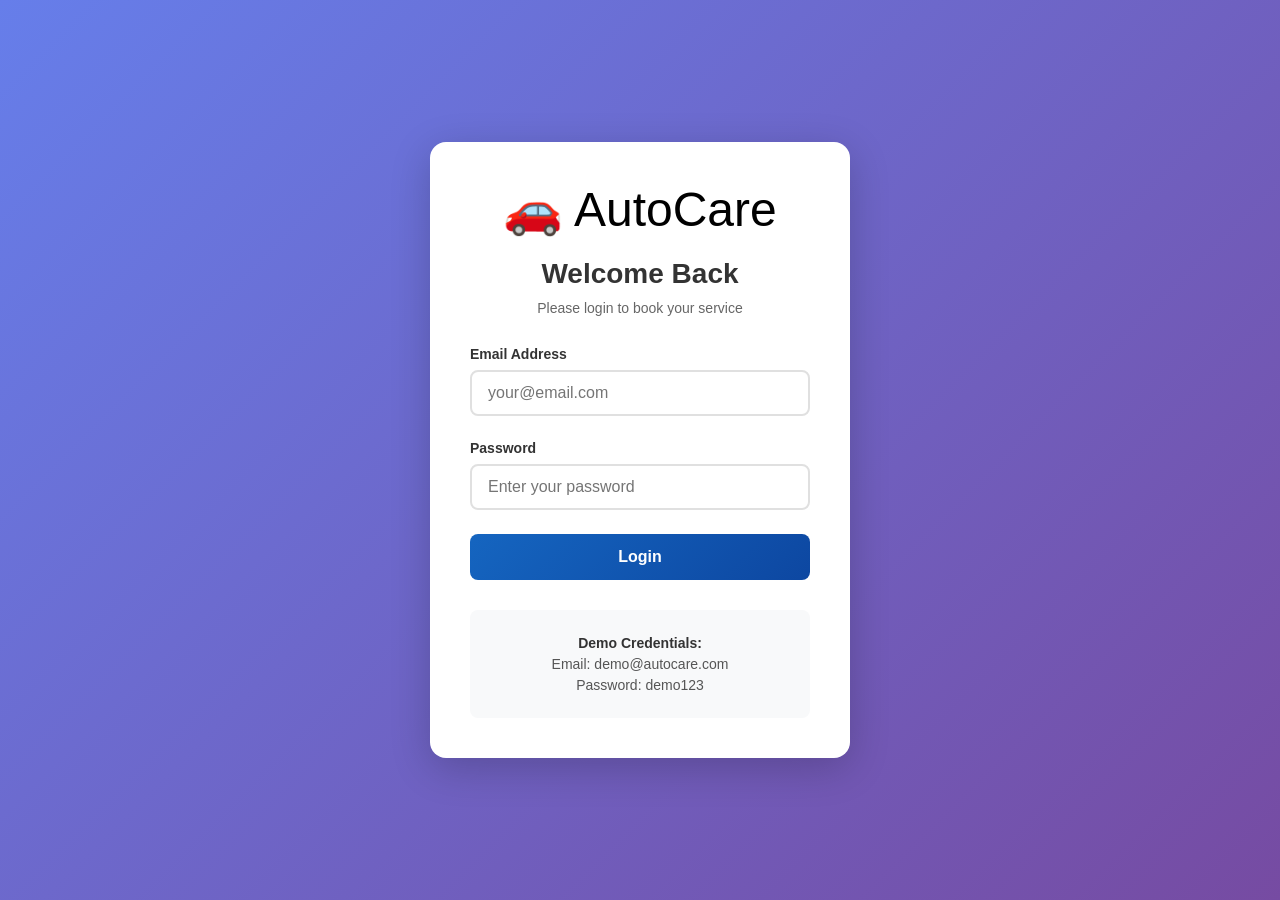
==== index.html @ be455d99 "Add car service booking website with login" ====
<!DOCTYPE html>
<html lang="en">
<head>
  <meta charset="UTF-8">
  <meta name="viewport" content="width=device-width, initial-scale=1.0">
  <title>Book Service - AutoCare</title>
  <link rel="stylesheet" href="style.css">
</head>
<body>
  <header>
    <div class="header-content">
      <div>
        <h1>🚗 AutoCare Service Centre</h1>
        <p>Book your car service in minutes</p>
      </div>
      <div class="user-info">
        <span id="user-email"></span>
        <button class="btn-logout" onclick="handleLogout()">Logout</button>
      </div>
    </div>
  </header>
  
  <main>
    <div class="booking-card">
      <h2>Book a Service</h2>
      
      <div class="form-group">
        <label>Your Name</label>
        <input type="text" id="name" placeholder="John Smith">
      </div>
      
      <div class="form-group">
        <label>Car Number Plate</label>
        <input type="text" id="plate" placeholder="AB12 CDE">
      </div>
      
      <div class="form-group">
        <label>Service Type</label>
        <select id="service">
          <option>Oil Change - £45</option>
          <option>Full Service - £120</option>
          <option>Tyre Replacement - £200</option>
          <option>Brake Check - £65</option>
          <option>MOT Test - £54.85</option>
        </select>
      </div>
      
      <div class="form-group">
        <label>Preferred Date</label>
        <input type="date" id="date">
      </div>
      
      <div class="form-group">
        <label>Additional Notes (Optional)</label>
        <textarea id="notes" placeholder="Any special requirements?" rows="3"></textarea>
      </div>
      
      <button class="btn-primary" onclick="submitBooking()">Confirm Booking</button>
      
      <div id="confirmation" class="confirmation-message"></div>
    </div>
  </main>
  
  <script src="script.js"></script>
</body>
</html>
---- style.css ----
/* Base Styles */
* {
    margin: 0;
    padding: 0;
    box-sizing: border-box;
  }
  
  body {
    font-family: 'Segoe UI', Tahoma, Geneva, Verdana, sans-serif;
    background: linear-gradient(135deg, #667eea 0%, #764ba2 100%);
    min-height: 100vh;
  }
  
  /* Login Page Styles */
  .login-page {
    display: flex;
    justify-content: center;
    align-items: center;
    padding: 20px;
  }
  
  .login-container {
    width: 100%;
    max-width: 420px;
  }
  
  .login-box {
    background: white;
    padding: 40px;
    border-radius: 16px;
    box-shadow: 0 10px 40px rgba(0,0,0,0.2);
  }
  
  .logo {
    font-size: 48px;
    text-align: center;
    margin-bottom: 20px;
  }
  
  .login-box h1 {
    text-align: center;
    color: #333;
    margin-bottom: 10px;
    font-size: 28px;
  }
  
  .subtitle {
    text-align: center;
    color: #666;
    margin-bottom: 30px;
    font-size: 14px;
  }
  
  .error-message {
    display: none;
    background: #fee;
    border: 1px solid #fcc;
    color: #c33;
    padding: 12px;
    border-radius: 8px;
    margin-bottom: 20px;
    font-size: 14px;
  }
  
  .error-message.show {
    display: block;
  }
  
  .demo-credentials {
    margin-top: 30px;
    padding: 20px;
    background: #f8f9fa;
    border-radius: 8px;
    text-align: center;
  }
  
  .demo-credentials p {
    margin: 5px 0;
    font-size: 14px;
    color: #555;
  }
  
  .demo-credentials strong {
    color: #333;
  }
  /* Header Styles */
header {
    background: linear-gradient(135deg, #1565C0 0%, #0D47A1 100%);
    color: white;
    padding: 30px 20px;
    box-shadow: 0 2px 10px rgba(0,0,0,0.1);
  }
  
  .header-content {
    max-width: 1200px;
    margin: 0 auto;
    display: flex;
    justify-content: space-between;
    align-items: center;
    flex-wrap: wrap;
    gap: 20px;
  }
  
  header h1 {
    font-size: 28px;
    margin-bottom: 5px;
  }
  
  header p {
    font-size: 16px;
    opacity: 0.9;
  }
  
  .user-info {
    display: flex;
    align-items: center;
    gap: 15px;
  }
  
  #user-email {
    font-size: 14px;
    opacity: 0.9;
  }
  
  /* Main Content */
  main {
    max-width: 600px;
    margin: 40px auto;
    padding: 20px;
  }
  
  .booking-card {
    background: white;
    padding: 40px;
    border-radius: 16px;
    box-shadow: 0 10px 40px rgba(0,0,0,0.1);
  }
  
  .booking-card h2 {
    color: #333;
    margin-bottom: 30px;
    font-size: 24px;
  }
  
  /* Form Elements */
  .form-group {
    margin-bottom: 24px;
  }
  
  label {
    display: block;
    font-weight: 600;
    margin-bottom: 8px;
    color: #333;
    font-size: 14px;
  }
  
  input, select, textarea {
    width: 100%;
    padding: 12px 16px;
    border: 2px solid #e0e0e0;
    border-radius: 8px;
    font-size: 16px;
    font-family: inherit;
    transition: all 0.3s ease;
  }
  
  input:focus, select:focus, textarea:focus {
    outline: none;
    border-color: #1565C0;
    box-shadow: 0 0 0 3px rgba(21, 101, 192, 0.1);
  }
  
  textarea {
    resize: vertical;
    min-height: 80px;
  }
  /* Buttons */
.btn-primary {
    width: 100%;
    background: linear-gradient(135deg, #1565C0 0%, #0D47A1 100%);
    color: white;
    padding: 14px 30px;
    border: none;
    border-radius: 8px;
    font-size: 16px;
    font-weight: 600;
    cursor: pointer;
    transition: transform 0.2s ease, box-shadow 0.2s ease;
  }
  
  .btn-primary:hover {
    transform: translateY(-2px);
    box-shadow: 0 6px 20px rgba(21, 101, 192, 0.4);
  }
  
  .btn-primary:active {
    transform: translateY(0);
  }
  
  .btn-logout {
    background: rgba(255,255,255,0.2);
    color: white;
    border: 1px solid rgba(255,255,255,0.3);
    padding: 8px 20px;
    border-radius: 6px;
    font-size: 14px;
    cursor: pointer;
    transition: all 0.2s ease;
  }
  
  .btn-logout:hover {
    background: rgba(255,255,255,0.3);
  }
  
  /* Confirmation Message */
  .confirmation-message {
    display: none;
    margin-top: 30px;
    padding: 24px;
    background: linear-gradient(135deg, #E8F5E9 0%, #C8E6C9 100%);
    border-left: 4px solid #4CAF50;
    border-radius: 8px;
    animation: slideIn 0.5s ease;
  }
  
  .confirmation-message.show {
    display: block;
  }
  
  .confirmation-message h3 {
    color: #2E7D32;
    margin-bottom: 15px;
    font-size: 20px;
  }
  
  .confirmation-message p {
    color: #1B5E20;
    line-height: 1.6;
    margin: 8px 0;
  }
  
  .confirmation-message strong {
    color: #1B5E20;
    font-weight: 600;
  }
  
  .booking-reference {
    display: inline-block;
    background: #4CAF50;
    color: white;
    padding: 6px 12px;
    border-radius: 6px;
    font-weight: bold;
    margin: 10px 0;
    font-family: 'Courier New', monospace;
  }
  
  @keyframes slideIn {
    from {
      opacity: 0;
      transform: translateY(-20px);
    }
    to {
      opacity: 1;
      transform: translateY(0);
    }
  }
  
  /* Responsive Design */
  @media (max-width: 768px) {
    .header-content {
      flex-direction: column;
      align-items: flex-start;
    }
    
    .booking-card {
      padding: 24px;
    }
    
    .login-box {
      padding: 30px 20px;
    }
  }
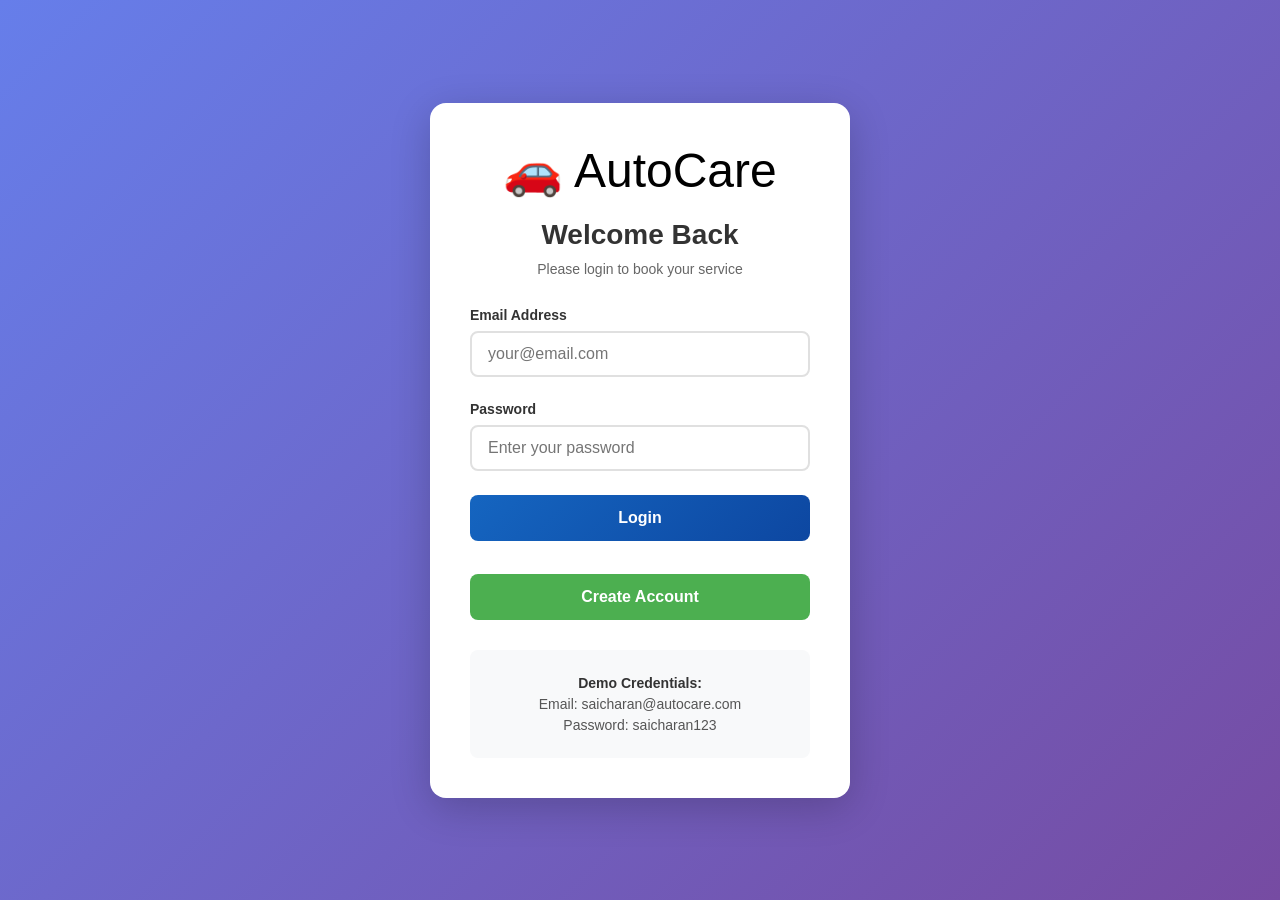
==== commit 715aed88: "Added signup page" ====
--- a/index.html
+++ b/index.html
@@ -37,11 +37,11 @@
       <div class="form-group">
         <label>Service Type</label>
         <select id="service">
-          <option>Oil Change - £45</option>
-          <option>Full Service - £120</option>
-          <option>Tyre Replacement - £200</option>
-          <option>Brake Check - £65</option>
-          <option>MOT Test - £54.85</option>
+            <option>Oil Change - ₹4,500</option>
+            <option>Full Service - ₹12,000</option>
+            <option>Tyre Replacement - ₹20,000</option>
+            <option>Brake Check - ₹6,500</option>
+            <option>General Service - ₹5,499</option>
         </select>
       </div>
       
@@ -56,6 +56,28 @@
       </div>
       
       <button class="btn-primary" onclick="submitBooking()">Confirm Booking</button>
+
+      <div class="service-info">
+        <h3>🚗 SaiCharan AutoCare Bangalore</h3>
+      
+        <p><strong>Address:</strong><br>
+        SaiCharan AutoCare Service Center,<br>
+        Outer Ring Road, Marathahalli,<br>
+        Bengaluru, Karnataka - 560037</p>
+      
+        <p><strong>Working Hours:</strong><br>
+        Monday - Saturday : 9 AM to 8 PM</p>
+      
+        <p><strong>Contact:</strong><br>
+        📞 +91 9876543210<br>
+        📧 support@saicharanautocare.com</p>
+      
+        <p><strong>Payment Methods:</strong><br>
+        ✅ UPI<br>
+        ✅ Credit Card<br>
+        ✅ Debit Card<br>
+        ✅ Cash</p>
+      </div>
       
       <div id="confirmation" class="confirmation-message"></div>
     </div>
--- a/style.css
+++ b/style.css
@@ -281,4 +281,26 @@
     .login-box {
       padding: 30px 20px;
     }
+  }
+  .service-info {
+    margin-top: 30px;
+    padding: 20px;
+    background: #f5f7ff;
+    border-radius: 10px;
+    border-left: 5px solid #1565C0;
+  }
+  
+  .service-info h3 {
+    color: #1565C0;
+    margin-bottom: 15px;
+  }
+  
+  .service-info p {
+    margin-bottom: 15px;
+    line-height: 1.6;
+    color: #333;
+  }
+  .signup-btn {
+    margin-top: 15px;
+    background: #4CAF50;
   }
